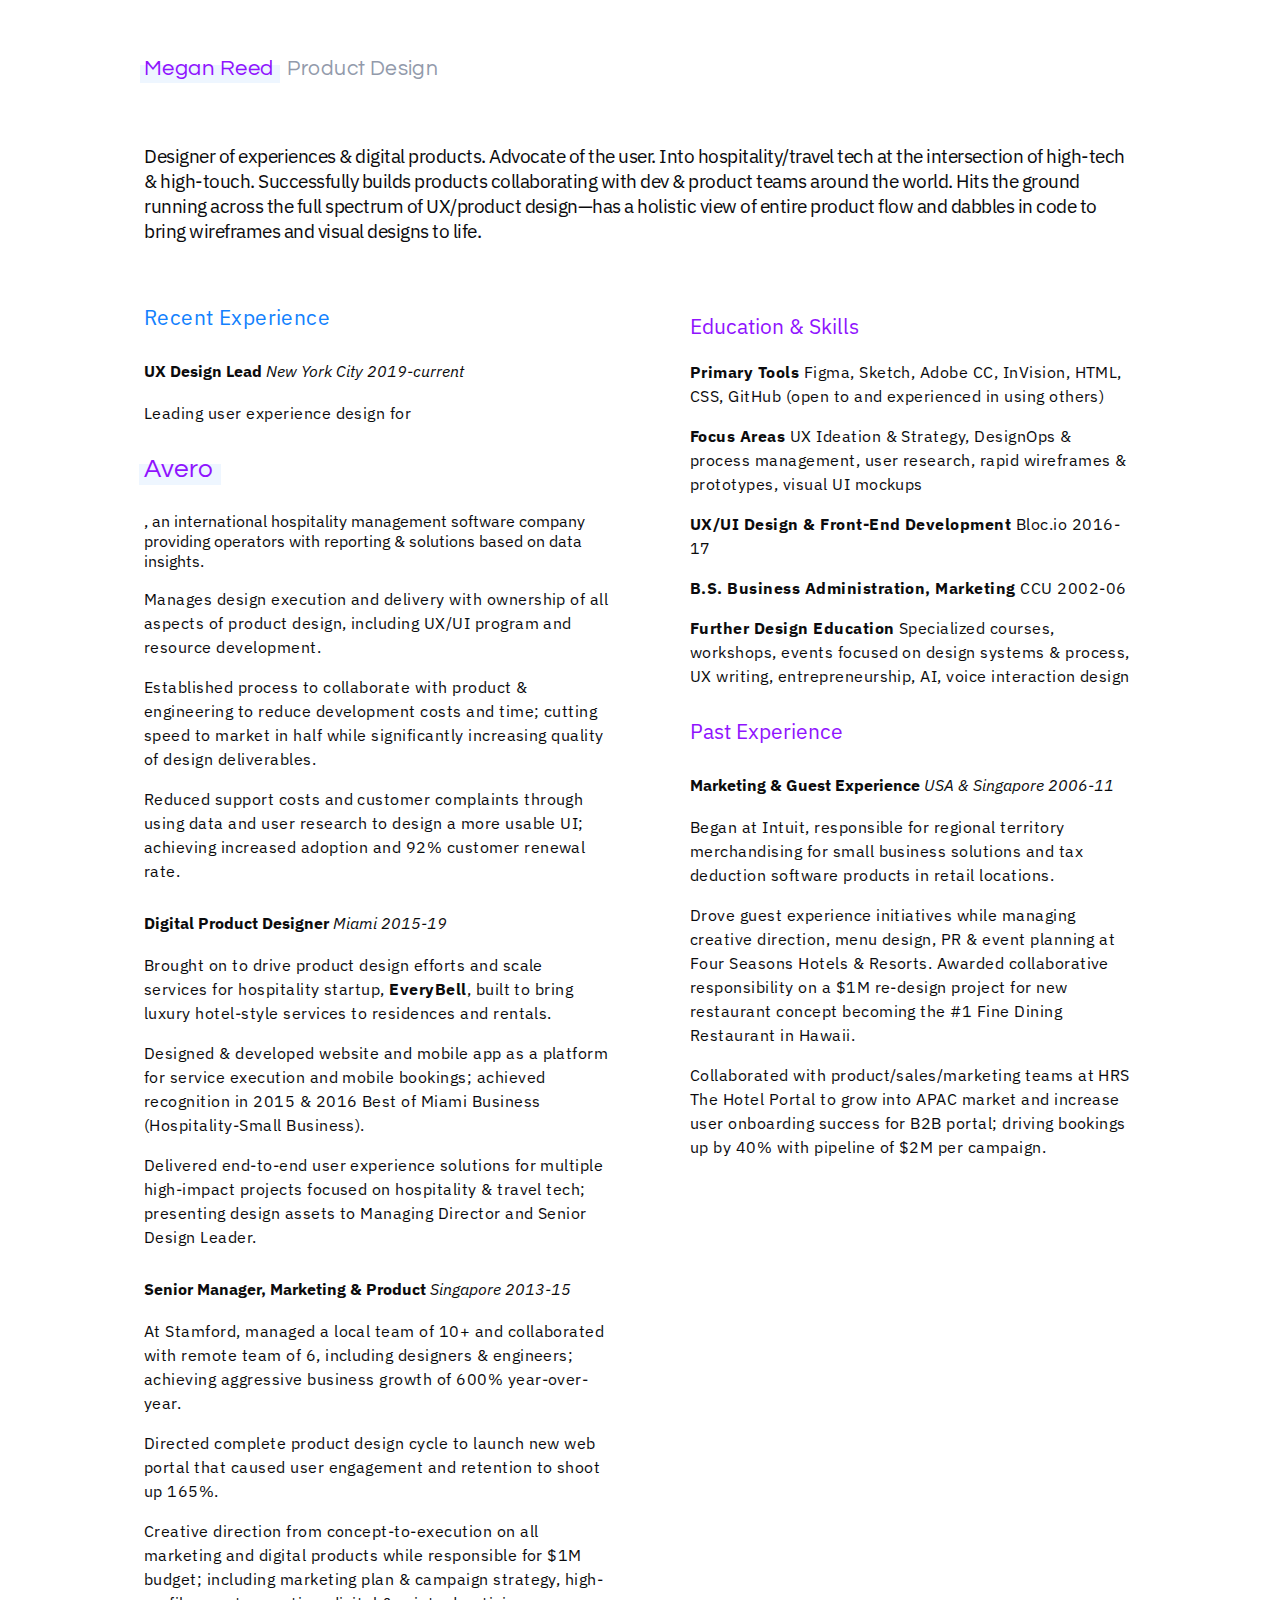
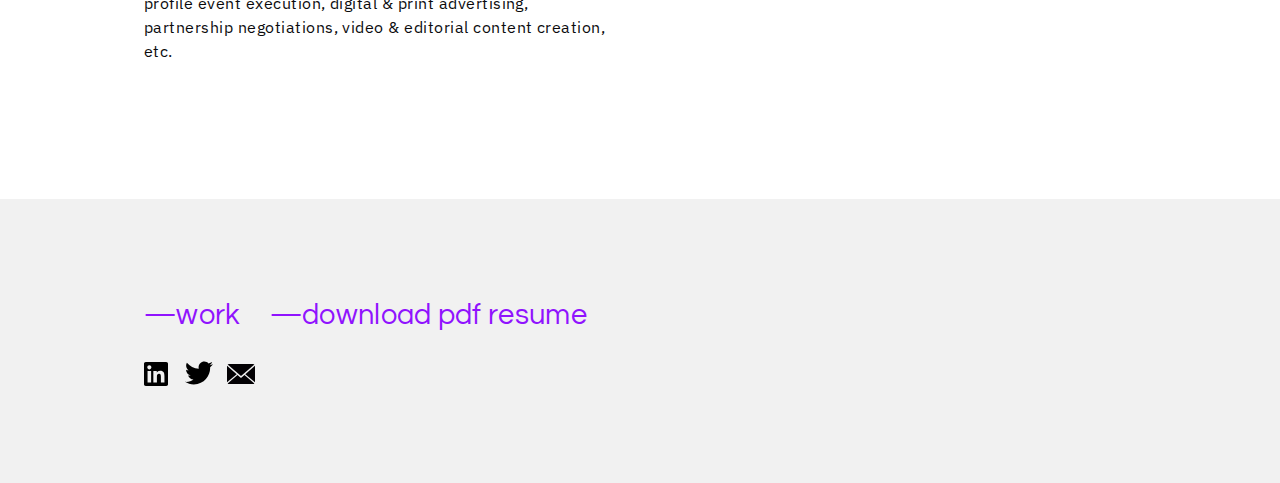
==== resume.html @ 7094928d "Added html Resume page with CSS" ====
<!DOCTYPE html>
<html>

<head>
<!-- Global site tag (gtag.js) - Google Analytics -->
    <script async src="https://www.googletagmanager.com/gtag/js?id=UA-104205555-1"></script>
    <script>
      window.dataLayer = window.dataLayer || [];
      function gtag(){dataLayer.push(arguments);}
      gtag('js', new Date());
      gtag('config', 'UA-104205555-1');
    </script>    
<!-- Styles -->
    <link rel="stylesheet" href="/styles/main.css">
    
<!-- Google Fonts -->
    <link href="https://fonts.googleapis.com/css?family=IBM+Plex+Sans:200,400,600|Questrial" rel="stylesheet">
    <meta name="viewport" content="width=device-width, initial-scale=1.0">
    <title>Megan Reed | UX & Product Design</title>
    <meta name="description" content="Megan Reed is a Product Designer | UX, UI, Digital">
    <meta name="author" content="Megan Reed">
    <meta charset="utf-8">
    <meta name="twitter:card" content="summary_large_image">
    <meta name="twitter:site" content="@ReedMegan">
    <meta name="twitter:creator" content="@ReedMegan">
    <meta name="twitter:title" content="Megan Reed - Product Designer">
    <meta name="twitter:description" content="Megan Reed">
    <meta property="og:site_name" content="Megan Reed - Product Designer">
    <meta property="og:title" content="Megan Reed - Product Designer">
    <meta property="og:type" content="website">
    <meta property="og:url" content="http://www.MeganReed.com">
    <meta property="og:description" content="Megan Reed is a Product Designer | UX, UI, Digital">
</head>

<body>
    <div id="resume" class="article">
        <div class="container">
            <div class="small">
                <div class="page-title">
                    <h3> <a class="highlight" href="/">Megan Reed</a></h3>
                    <h3 class="role">Product Design</h3>
                </div>
            </div>
        </div>
        
<!-- Resume Section -->        
        <div class="container">
            <div class="small">
                <div class="column">
                    <h4 class="summary">Designer of experiences & digital products. Advocate of the user. Into hospitality/travel tech at the intersection of  high-tech & high-touch. Successfully builds products collaborating with dev & product teams around the world. Hits the ground running across the full spectrum of UX/product design—has a holistic view of entire product flow and dabbles in code to bring wireframes and visual designs to life. </h4>
                    <div class="left">
                        <h3 class="resume-header">Recent Experience</h3>
                        <h4 class="experience"><b>UX Design Lead</b> <i>New York City 2019-current</i></h4>
                        <p>Leading user experience design for <h3><a href="http://averoinc.com" class="highlight">Avero</a></h3>, an international hospitality management software company providing operators with reporting & solutions based on data insights.</p>
                        <p>Manages design execution and delivery with ownership of all aspects of product design, including UX/UI program and resource development.</p>
                        <p>Established process to collaborate with product & engineering to reduce development costs and time; cutting speed to market in half while significantly increasing quality of design deliverables.</p>
                        <p>Reduced support costs and customer complaints through using data and user research to design a more usable UI; achieving increased adoption and 92% customer renewal rate. </p>
                        <h4 class="experience"><b>Digital Product Designer</b> <i>Miami 2015-19</i></h4>
                        <p>Brought on to drive product design efforts and scale services for hospitality startup, <b>EveryBell</b>, built to bring luxury hotel-style services to residences and rentals.</p>
                        <p>Designed & developed website and mobile app as a platform for service execution and mobile bookings; achieved recognition in 2015 & 2016 Best of Miami Business (Hospitality-Small Business).</p> 
                        <p>Delivered end-to-end user experience solutions for multiple high-impact projects focused on hospitality & travel tech; presenting design assets to Managing Director and Senior Design Leader.</p>
                        <h4 class="experience"><b>Senior Manager, Marketing & Product</b> <i>Singapore 2013-15</i></h4>
                        <p>At Stamford, managed a local team of 10+ and collaborated with remote team of 6, including designers & engineers; achieving aggressive business growth of 600% year-over-year. </p>
                        <p>Directed complete product design cycle to launch new web portal that caused user engagement and retention to shoot up 165%.</p>
                        <p>Creative direction from concept-to-execution on all marketing  and digital products while responsible for $1M budget; including marketing plan & campaign strategy, high-profile event execution, digital & print advertising, partnership negotiations, video & editorial content creation, etc.</p>
                    </div><div class="right">
                        <h4 class="education-header">Education & Skills</h4>
                        <p><b>Primary Tools  </b>Figma, Sketch, Adobe CC, InVision, HTML, CSS, GitHub (open to and experienced in using others)</p>
                        <p><b>Focus Areas  </b>UX Ideation & Strategy, DesignOps & process management, user research, rapid wireframes & prototypes, visual UI mockups</p>
                        <p><b>UX/UI Design & Front-End Development   </b>Bloc.io 2016-17</p>
                        <p><b>B.S. Business Administration, Marketing   </b>CCU 2002-06</p>
                        <p><b>Further Design Education  </b>Specialized courses, workshops, events focused on design systems & process, UX writing, entrepreneurship, AI, voice interaction design</p>
                    <h4 class="education-header">Past Experience</h4>
                        <h4 class="experience"><b>Marketing & Guest Experience</b> <i>USA & Singapore 2006-11</i></h4>
                        <p>Began at Intuit, responsible for regional territory merchandising for small business solutions and tax deduction software products in retail locations.</p>
                        <p>Drove guest experience initiatives while managing creative direction, menu design, PR & event planning at Four Seasons Hotels & Resorts. Awarded collaborative responsibility on a $1M re-design project for new restaurant concept becoming the #1 Fine Dining Restaurant in Hawaii.</p>
                        <p>Collaborated with product/sales/marketing teams at HRS The Hotel Portal to grow into APAC market and increase user onboarding success for B2B portal; driving bookings up by 40% with pipeline of $2M per campaign. </p>
                    </div>
                </div>
            </div>
        </div>  
        

<!-- Footer -->        
        <div class="footer alt">
            <div class="container">
                <div class="small">
                        <ul class="social">
                            <li class="footer-links"><h3><a href="/index.html#featured-work" class="highlight">—work</a></h3></li>
                            <li class="footer-links"><h3><a href="Megan-Reed-Resume.pdf" class="highlight">—download pdf resume</a></h3></li>
                        </ul>
                    <div class="social">
                        <ul>
                            <li class="linkedin">
                                <a href="http://www.linkedin.com/in/reedmegan"> </a>
                            </li>

                            <li class="twitter">
                                <a href="https://twitter.com/reedmegan"> </a>
                            </li>
                            <li class="email"><a href="mailto:reed.megan.n@gmail.com?subject=Contact%20Me%20%3C%3E%20Megan%20Reed&body=Would%20love%20to%20connect!%20Please%20get%20in%20touch%20with%20the%20best%20time%20and%20place...%0A%0A"> </a></li>
                        </ul>
                    </div>
                </div>
            </div>
        </div>
    </div>
</body>
</html>
---- styles/main.css ----
body{
    font-family:"IBM Plex Sans", sans-serif;
    padding:0;
    background:#FFF;
    color:#0B0B0D;
    margin:0;
    text-rendering:optimizeLegibility;
    -webkit-font-smoothing:antialiased;
    -moz-osx-font-smoothing:grayscale
}
h1{
    font-size:2em;
    line-height:1.2em;
    letter-spacing: 0.0em;
    padding:20px 0;
    font-family:"Questrial";
}
h2{
    font-size:1.8em;
    line-height:1.2em;
    font-family:"Questrial";
    font-weight: 200;
}
h3{
    font-size: 1.6em;
    letter-spacing: .02em;
    line-height: 1.3em;
    font-weight: 400;
}
h4{
    margin:30px 0 20px 0;
    font-size: 1.2em;
    font-weight: 400;
    color: #0B0B0D;
}
p{
    font-size:1em;
    line-height:1.75em;
    letter-spacing: .03em;
    color: #929AAB    
}

/* Regular Links 
a{
    -webkit-transition:all 0.2s;
    transition:all 0.2s;
    color:#000;
    text-decoration:none;
}
a:hover{
    color:#1B0E52;
} */


/* Link Properties Added */
a.highlight {
    color:#9013FE;
    text-decoration:none;
    position:relative;
    -webkit-transition:all .1s ease;
    transition:all .1s ease;
}
a.highlight:hover {
    font-weight: 800;
    opacity: 1;
}
a.highlight:before{
    content:'';
    position:absolute;
    bottom:-3px;
    left:-.2em;
    width:-webkit-calc(100% + .5em);
    width:calc(100% + .5em);
    z-index:-1;
    height:.8em;
    background:#EAF4FF;
    opacity: .8;
}
a.highlight:hover:before{
    left:-.5em;
    width:-webkit-calc(100% + .9em);
    width:calc(100% + .9em);
    height:.9em;
    bottom:-6px;
}

/* Added Work Link Properties */
a.box-link {
    display:block;
    text-decoration: none;
    transition-property: all;
    transition-duration: 0.5s;
    transition-timing-function: cubic-bezier(0.45, 0.25, 0.25, 1);
    border-radius: .25px;
    box-sizing: border-box;
    background-color: transparent;
    padding: 20px 30px 0px 0px;
    opacity: .7;
}
a.box-link:hover {
    background-image: url(/images/box-highlight.png);
    background-repeat: no-repeat;
    background-size: 75%;
    background-position: 0em 3.5em;
    -webkit-transform: translateX(1rem); 
    transform: translateX(1rem);
    opacity: 1;
    color: #0B0B0D;
}

a.box-link h2 {
    color: #9013FE;
}
/* End Add ^^ */

.quote{
    font-size:1.5em;
    font-weight:600;
    font-family:"IBM Plex Sans"
}
.quote p{
    line-height:1.6em;
    margin-top:10px
}
ul{
    list-style-type:none;
    margin:20px 0 64px 0;
    padding:0
}
.container{
    margin:auto 0;
    padding:20px;
    box-sizing:border-box;
/* if dark background: black; */
}
.container .large{
    max-width:1300px;
    box-sizing:border-box;
    margin:auto;
    margin-top: 50px;  /*Added*/  
    margin-bottom: 100px; /*Added*/  
}
.container .small{
    max-width:760px;
    box-sizing:border-box;
    margin:auto
}
.column{
    box-sizing:border-box
}
.column .full{
    width:100%
}
.column .left{
    vertical-align:top;
    width:50%;
    display:inline-block;
    padding-right:30px;
    box-sizing:border-box
}
.column .right{
    vertical-align:top;
    width:50%;
    display:inline-block;
    padding-left:30px;
    box-sizing:border-box
}
.page-title h3 {
    padding:0;
    margin:0;
    display:inline-block;
    font-size:1.4em;
    margin-right:10px;
    font-weight:400;
}
.page-title h3.role{
    font-weight:400;
    margin:0;
    font-family:"Questrial";
    font-size: 1.3em;
    color: #929AAB;
}
.meta{
    font-weight:800;
    font-size:0.9em;
    display:inline-block;
    margin-right:40px;
    font-family:"IBM Plex Sans";
    margin-top: 20px;
}
.meta::before{
    content:attr(title);
    text-transform:uppercase;
    font-size:0.6em;
    letter-spacing:0.2em;
    color:rgba(34,36,39,0.5);
    display:block;
    margin-bottom:8px
}

/* Homepage */
#homepage .label{
    color:#1381FE;
    font-size:0.75em;
    letter-spacing:0.2em;
    text-transform:uppercase;
    font-weight: 600;
}
#homepage .page-title{
    margin:80px 0 32px 0
}
#homepage .page-title h1 { 
    margin:0;
    padding:0;
    font-size:2.0em;
}
#homepage .page-title h2 {
    color: #929AAB;
    margin:0;
    padding:0;
    font-size:1.8em
}
#homepage .resume{
    padding-top: 30px;
    width: 80%;
}
#homepage .resume li{
    margin:0 0 20px 0
}
#homepage .resume .role{
    font-size:0.9em;
    font-family:"IBM Plex Sans";
    margin:6px 0;
}
#homepage .resume .date{
    font-size:0.9em;
    color: #818091;
}
#homepage .resume .company{
    font-size:0.9em;
    opacity:0.5; /* Added */
}
#homepage .resume .skill{
    font-size:0.9em;
}
#homepage .bottom-line .left, #homepage .bottom-line .right  {
    padding-right: 45px;
}
.city {
    height: 250px;
    width: 100%;
    background-image: url(/images/new-york-city-skyline.png);
    background-size: 100%;
    background-repeat: no-repeat;
    margin-bottom: 90px;
}
.world-map {
    background: url(/images/north-america.svg) no-repeat;
    -webkit-border-radius: 50%;
    border-radius: 0%;
    background-size: 100%;
    background-size: contain;
    width: 100%;
    height:480px;
    margin-top: 100px;
    margin-bottom: -100px;
}

/* #Mobile Page */

#mobile .upstay-gif {
    height: auto;
    width: 60%;
    padding-left: 50px;
    padding-right: 50px;
}
.article .notes img {
    height: 550px;
    width: 100%;
    margin-bottom: 80px;
}
.article .defining-mobile {
    background-image: url(/images/upstay-mobile-images/upstay-defining-mobile-intro.png);
    background-repeat: no-repeat;
    background-size: cover;
    height: 400px;
    width: 100%;
    margin-top: 200px;
    margin-bottom: 100px;
}
.article .introducing-upstay {
    margin-top: 50px;
}
.upstay-logo {
    position: relative;
    display: block;
    background-image: url(/images/upstay-mobile-images/upstay-brand-identity.png);
    background-repeat: no-repeat;
    background-size: 50%;
    height: 100px;
    width: 50%;
    margin-top: 50px;
    margin-bottom: -30px;
}
#mobile .wireframes {
    margin-top: 50px;
}
.component-library p {
    margin-bottom: 40px;
    margin-top: 40px; 
}
.component-library li{
    padding-bottom:15px;
}
.component-library ul{
    margin-bottom:0px;
    margin-top: 30px
}
.component-library ul li:first-of-type{
    font-family:"IBM Plex Sans"
}

/* #Digital Page */
#digital .stamford-site { 
    background-image: url(/images/mystamford-images/stamford-brand-9.JPG);
    background-size: cover;
    position: relative;
    width: 100%;
    height: 400px;
    background-attachment: fixed;
    background-position: center;
    background-repeat: no-repeat;
    margin:0px 0 80px 0;
    margin: 
}
#digital .label{
    text-transform:uppercase;
    font-size:0.75em;
    opacity:0.5;
    font-family:"Avenir-Heavy";
    letter-spacing:0.2em
}
#digital h2{
    margin:0 0 10px 0;
    padding-top:10px
}
#digital .clear-vision-container {
    padding:50px 0 50px 0;
}
#digital .product-message-container{
    padding:50px 0 50px 0;
    background-color:#C13333;
    max-width:1300px;
    margin:-100px auto 00px auto;
    color:#FFF;
} 
#digital .product-message-container p {
    color: #fff;
}
#digital .product-message-container a {
    color: #fff;!important;
    font-weight: bold;
    font-family: "IBM Plex Sans";
}
#digital .launch-container {
    padding:50px 0 50px 0;
}
#digital .stamford-macbook {
    margin-top: 30px;
}
#digital .stamford-ipad {
    width: 40%;
    margin-left: 500px;
    margin-top: -300px;
}
#digital .values-container{
    padding:50px 0 50px 0;
    background-color:#203065;
    max-width:1300px;
    margin: auto;
    color:#FFF
}
#digital .values-container p{
    z-index:1;
    position:relative
}
#digital .values-container h2{
    font-size:2.4em;
    z-index:1;
    position:relative
}
#digital .gfda-video{
    margin:50px 0;
    position:relative;
    padding-bottom:56.25%;
    padding-top:25px;
    height:0
}
#digital .gfda-video iframe{
    position:absolute;
    top:0;
    left:0;
    width:100%;
    height:100%
}
#digital .people-brand-container{
    margin:auto;
    padding:50px 0 50px 0;
}
#digital .clear-strategy {
    margin-bottom: 0px;
    margin-left: -150px;
    margin-top: 50px;
    width: 150%;
}
#digital .stamford-people{
    background-image: url(/images/mystamford-images/stamford-people.png);
    background-repeat: no-repeat;
    background-size: 100%;
    background-position: bottom;
    width: 100%;
    height: 400px;
    margin-bottom: -150px;
}
#digital .growth-campaign-container {
        padding:50px 0 50px 0;
    background-color:#203065;
    max-width:1300px;
    margin: auto;
    color:#FFF
}
#digital .growth-campaign-container a {
    color: #fff!important
}
#digital .measuring-impact-container {
    padding:50px 0 50px 0;
}
#digital .stamford-small-images  {
    margin-top: -400px;
}
#digital .label{
    text-transform:uppercase;
    font-size:0.75em;
    opacity:0.5;
    font-family:"IBM Plex Sans";
    letter-spacing:0.2em
}
#digital h2{
    margin:0 0 10px 0;
    padding-top:10px
}
#digital .gfda-video{
    margin:50px 0;
    position:relative;
    padding-bottom:56.25%;
    padding-top:0px;
    height:0
}
#digital .gfda-video iframe{
    position:absolute;
    top:0px;
    left:0;
    width:100%;
    height:100%
}


/* #Chatbot */
#chatbot .mockups {
    margin-top: 80px;
    margin-bottom: 50px;
}
.article .wine-grapes {
    background-image: url(/images/sommme-images/sommme-wine-grapes-intro.jpeg);
    position: relative;
    width: 100%;
    height: 400px;
    background-attachment: fixed;
    background-position: center;
    background-repeat: no-repeat;
    background-size: cover;
    margin-bottom: 100px;
}
.article .wine-guide {
    background-image: url(/images/sommme-images/sommme-wine-chart.png);
    position: relative;
    background-size: cover;
    width: 100%;
    height: 500px;
    background-attachment: fixed;
    background-position: center;
    background-repeat: no-repeat;
    background-size: 90%;
    margin-bottom: 50px;
    margin-top: 100px;
}
.wine-pairing {
    margin-top: -60px;
    margin-left: 350px;
}
#chatbot h2 {
    width: 80%;
}

/* Footer */
.footer{
    margin-top:60px;
}
.article .footer{
    margin-top:100px;
    background:#F1F1F1;
    padding-top:50px
}
.article .footer .footer-links{
    display: inline-block;
    font-weight: 400;
    padding-right: 25px;
}
.article .footer h3{
    font-size:1.0em
}
.article .footer a:hover{
    color:#0B0B0D
}
.article .footer h4{
    font-size:1.4em
}
.article .footer .label{
    opacity:1!important;
    color:#1B0E52;
    font-size:0.75em;
    letter-spacing:0.2em;
    text-transform:uppercase;
    font-family:"IBM Plex Sans"
}
#homepage .social ul{
    margin-top: 0px;
}
.social ul{
    margin-left:00px;
    margin-top: -50px;
}
.social li{
    display:inline-block
}
.social li:hover{
    opacity:1;
    cursor:pointer;
    cursor:hand
}
.twitter a:before, .linkedin a:before, .email a:before{
    background: transparent;
}
.twitter a{
    background-image:url(/images/twitter.svg);
    display:block;
    height:8px;
    width:8px;
    padding:10px;
    background-position:center;
    background-repeat:no-repeat;
}
.twitter a:hover{
    opacity:0.5
}
.email a{
    background-image:url(/images/email.svg);
    display:block;
    height:15px;
    width:8px;
    padding:10px;
    margin-top: -13px;
    background-position:center;
    background-repeat:no-repeat;
}
.email a:hover{
    opacity:0.5
}
.email{
    height:20px;
    padding:10px;
    vertical-align:top;
    font-family:"IBM Plex Sans"
}
.linkedin a{
    background-image:url(/images/linkedin.svg);
    display:block;
    height:10px;
    width:8px;
    padding:8px;
    margin-right: 13px;
    background-position:center;
    background-repeat:no-repeat
}
.linkedin a:hover{
    opacity:0.5
}

/* Resume Page */

#resume .container .small {
    max-width: 80%;
}

#resume .summary {
    margin-top: 20px;
    margin-bottom: 40px;
    letter-spacing: -.5px;
    font-weight: 400;
}

#resume .left {
    max-width: 650px;
}

#resume .right {
    max-width: 500px;
    padding-left: 50px;
}

#resume .resume-header{
    font-size: 1.3em;
    color: #1381FE;
}

#resume .experience{
    font-size: 1em;
    color: #0B0B0D;
}

#resume p {
    font-size: 16px;
    line-height: 24px;
    color: #0B0B0D;
}

#resume .education-header{
    font-size: 1.3em;
    color: #9013FE;
}


/* Other Pages */
.article .page-title{
    margin-top:32px
}
.article h1{
    margin:64px 0
}
.article h2{
    font-size:2.2em
}
.article p.caption{
    font-size:0.9em;
    color:#0B0B0D;
    font-weight: bold;
    margin-top: 30px;
}
.article .workflow-detail{
    margin-top:-60px
}
.article a{
    font-family:"Questrial"
}
.small img{
    width:100%;
    margin:0 auto;
    margin:20px 0 0 0
}
.large img{
    width:100%;
    margin:0 auto
}
video{
    margin:20px 0
}
.footer h3 a{
    font-size:1.8em
}
.footer h4 a{
    font-size:1.8em
}
/* Labels */
.coming-soon::after{
    content:"COMING SOON";
    text-transform:uppercase;
    font-size:0.4em;
    font-family:"IBM Plex Sans";
    letter-spacing:0.2em;
    margin-left:10px;
    vertical-align:middle;
    color: #0B0B0D;
    font-weight: bold;
}

.visit-site::after{
    content:"VISIT SITE";
    text-transform:uppercase;
    font-size:0.4em;
    font-family:"IBM Plex Sans";
    letter-spacing:0.2em;
    margin-left:10px;
    vertical-align:middle;
    
}

.case-study::after{
    content:"CASE STUDY";
    text-transform:uppercase;
    font-size:0.4em;
    font-family:"IBM Plex Sans";
    letter-spacing:0.2em;
    margin-left:10px;
    vertical-align:middle;
}

.reading::after{
    content:"READING";
    text-transform:uppercase;
    font-size:0.4em;
    font-family:"IBM Plex Sans";
    letter-spacing:0.2em;
    margin-left:10px;
    vertical-align:middle;
    color:rgba(34,36,39,0.5)
}
.mobile-header-fix{
    position:relative;
    top:-300px;
    z-index:-1;
    width:100%;
    height:460px
}
.mobile-header-fix img{
    width:100%
}
.n1-outline{
    max-width:1068px;
    margin:auto
}
.n1-first-paragraph{
    margin-top:-200px
}
.n2-front{
    margin:-160px 0 0 -60px;
    max-width:470px
}
.b1-first-paragraph{
    margin-top:100px
}
.b1-container{
    background-color:#EFEDE8;
    max-width:1300px;
    margin:100px auto
}
.b1-container .quote{
    margin-top:40px
}
.b1-container .container{
    padding:80px 20px 0 20px
}
.b1-close-up img{
    vertical-align:bottom
}
@media screen and (max-width:950px){
.city {
    height: 180px;
    background-size: contain;
    width: 150%;
}
.world-map {
    height:280px;
    width: 150%;
    margin-top: 30px;
    margin-bottom: 30px;
}
    #digital .stamford-people{
    width: 150%;
    height: 350px;
}
    #resume .left {
        width: 100%;
    }
    #resume .right {
        width: 100%;
        margin-left: 0px;
        padding-left: 0px
    }
}

@media screen and (max-width:600px){
    .mobile-header-fix{
        position:relative;
        top:-60px;
        z-index:-1;
        width:100%;
        height:300px
    }
    .mobile-header-fix img{
        width:100%
    }
    .n1-first-paragraph{
        margin-top:-50px
    }
    .n2-front{
        margin:0;
        max-width:100%
    }
    .b1-container .container{
        padding:20px 20px 0 20px
    }
    .b1-container .b1-first-paragraph{
        margin:0
    }
    .chat-bubble{
        display:block;
        width:auto;
        height:auto;
        background-repeat:no-repeat;
        position:relative;
        left:0;
        top:0
    }
    #homepage .page-title{
        margin:2px 0 32px 0
    }
    #homepage .footer{
        margin:0
    }
    .city{
        background-size:cover;
        height:150px;
        width: 100%;
        margin:0px 0px 80px 0
    }
    .world-map{
        background-size: cover;
        width: 100%;
        margin-top: 30px;
        margin-bottom: 0px;
    }
    .column .left{
        width:100%;
        padding-right:0
    }
    .column .right{
        width:100%;
        padding-left:0
    }
    .column .right .resume {
        padding-left: 0px;
        margin-top: 50px;
    }
    #homepage .page-title {
        margin-top: 60px;
    }
    .upstay-logo {
        width: 100%;
    }   
    
    .article .mockups-2  {
        margin-top: 0px;
    }
    .article .mockups-2 p {
        margin-top: 50px;
    }
    .article .notes img {
        display: none;
    }
    #digital .stamford-people{
        background-size: cover;
        background-position: bottom left;
        margin-top: -50px;
        width: 105%;
    }
    #digital .clear-strategy {
        width: 100%;
        margin-left: 0px;
    }
    
    #digital .stamford-ipad {
        display: none;
    }
    #digital .footer {
    }
    .article .wine-grapes {
        background-attachment: inherit;
    }
    .article .wine-guide {
        background-attachment: inherit;
        margin-top: -50px;
        margin-bottom: -100px;
    }
    #digital .stamford-site { 
        background-attachment: inherit;
        margin-top: -30px;
    }
    #digital h1 {
        width: 90%;
    }
    #resume .right {
        max-width: 500px;
        padding-left: 0px;
    }
}
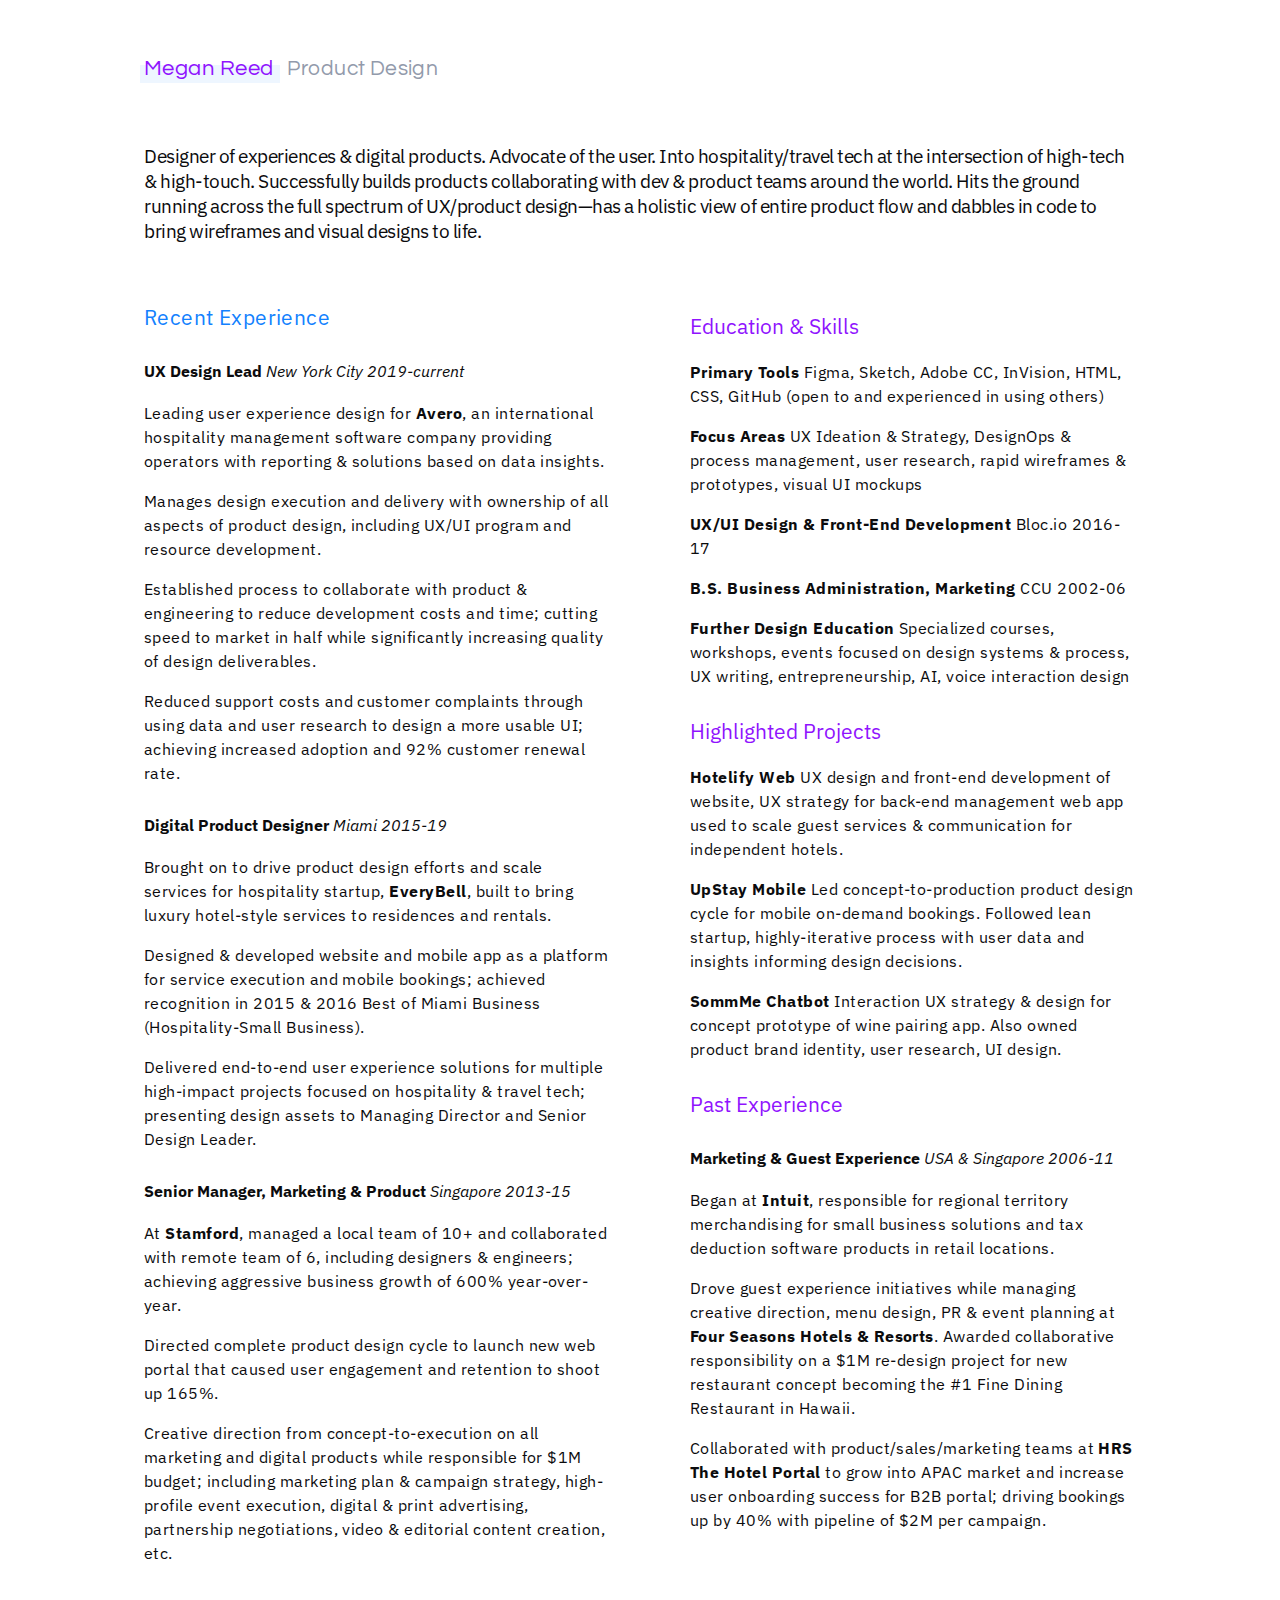
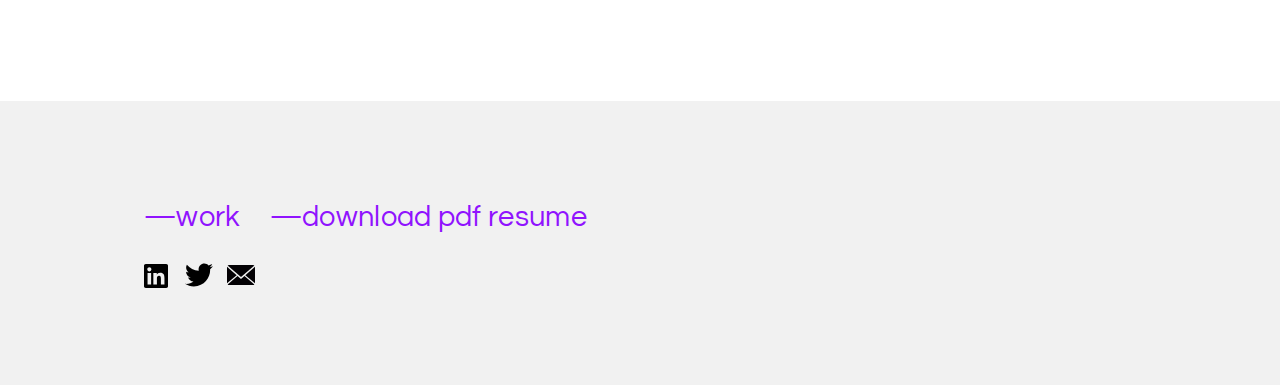
==== commit 809e0928: "Updated resume and connecting page links" ====
--- a/resume.html
+++ b/resume.html
@@ -51,30 +51,33 @@
                     <div class="left">
                         <h3 class="resume-header">Recent Experience</h3>
                         <h4 class="experience"><b>UX Design Lead</b> <i>New York City 2019-current</i></h4>
-                        <p>Leading user experience design for <h3><a href="http://averoinc.com" class="highlight">Avero</a></h3>, an international hospitality management software company providing operators with reporting & solutions based on data insights.</p>
+                        <p>Leading user experience design for<a href="http://averoinc.com" class="link"> Avero</a>, an international hospitality management software company providing operators with reporting & solutions based on data insights.</p>
                         <p>Manages design execution and delivery with ownership of all aspects of product design, including UX/UI program and resource development.</p>
                         <p>Established process to collaborate with product & engineering to reduce development costs and time; cutting speed to market in half while significantly increasing quality of design deliverables.</p>
                         <p>Reduced support costs and customer complaints through using data and user research to design a more usable UI; achieving increased adoption and 92% customer renewal rate. </p>
                         <h4 class="experience"><b>Digital Product Designer</b> <i>Miami 2015-19</i></h4>
-                        <p>Brought on to drive product design efforts and scale services for hospitality startup, <b>EveryBell</b>, built to bring luxury hotel-style services to residences and rentals.</p>
+                        <p>Brought on to drive product design efforts and scale services for hospitality startup, <a href="http://voyagemia.com/interview/meet-megan-reed-everybell-brickell/" class="link"> EveryBell</a>, built to bring luxury hotel-style services to residences and rentals.</p>
                         <p>Designed & developed website and mobile app as a platform for service execution and mobile bookings; achieved recognition in 2015 & 2016 Best of Miami Business (Hospitality-Small Business).</p> 
                         <p>Delivered end-to-end user experience solutions for multiple high-impact projects focused on hospitality & travel tech; presenting design assets to Managing Director and Senior Design Leader.</p>
                         <h4 class="experience"><b>Senior Manager, Marketing & Product</b> <i>Singapore 2013-15</i></h4>
-                        <p>At Stamford, managed a local team of 10+ and collaborated with remote team of 6, including designers & engineers; achieving aggressive business growth of 600% year-over-year. </p>
+                        <p>At <a href="https://mystamford.edu.sg" class="link"> Stamford</a>, managed a local team of 10+ and collaborated with remote team of 6, including designers & engineers; achieving aggressive business growth of 600% year-over-year. </p>
                         <p>Directed complete product design cycle to launch new web portal that caused user engagement and retention to shoot up 165%.</p>
                         <p>Creative direction from concept-to-execution on all marketing  and digital products while responsible for $1M budget; including marketing plan & campaign strategy, high-profile event execution, digital & print advertising, partnership negotiations, video & editorial content creation, etc.</p>
                     </div><div class="right">
                         <h4 class="education-header">Education & Skills</h4>
                         <p><b>Primary Tools  </b>Figma, Sketch, Adobe CC, InVision, HTML, CSS, GitHub (open to and experienced in using others)</p>
                         <p><b>Focus Areas  </b>UX Ideation & Strategy, DesignOps & process management, user research, rapid wireframes & prototypes, visual UI mockups</p>
-                        <p><b>UX/UI Design & Front-End Development   </b>Bloc.io 2016-17</p>
-                        <p><b>B.S. Business Administration, Marketing   </b>CCU 2002-06</p>
+                        <p><b>UX/UI Design & Front-End Development   </b><a href="https://www.bloc.io/" class="link-lite"> Bloc.io</a> 2016-17</p>
+                        <p><b>B.S. Business Administration, Marketing   </b><a href="https://www.ccu.edu/" class="link-lite">CCU</a> 2002-06</p>
                         <p><b>Further Design Education  </b>Specialized courses, workshops, events focused on design systems & process, UX writing, entrepreneurship, AI, voice interaction design</p>
+                    <h4 class="education-header">Highlighted Projects</h4>
+                            <p><a href="https://hotelify.co/" class="link">Hotelify Web</a> UX design and front-end development of website, UX strategy for back-end management web app used to scale guest services & communication for independent hotels.</p>
+                            <p><a href="/upstay-mobile.html" class="link">UpStay Mobile</a> Led concept-to-production product design cycle for mobile on-demand bookings. Followed lean startup, highly-iterative process with user data and insights informing design decisions. </p><p><a href="/sommme-chatbot.html" class="link">SommMe Chatbot</a> Interaction UX strategy & design for concept prototype of wine pairing app. Also owned product brand identity, user research, UI design.</p>
                     <h4 class="education-header">Past Experience</h4>
                         <h4 class="experience"><b>Marketing & Guest Experience</b> <i>USA & Singapore 2006-11</i></h4>
-                        <p>Began at Intuit, responsible for regional territory merchandising for small business solutions and tax deduction software products in retail locations.</p>
-                        <p>Drove guest experience initiatives while managing creative direction, menu design, PR & event planning at Four Seasons Hotels & Resorts. Awarded collaborative responsibility on a $1M re-design project for new restaurant concept becoming the #1 Fine Dining Restaurant in Hawaii.</p>
-                        <p>Collaborated with product/sales/marketing teams at HRS The Hotel Portal to grow into APAC market and increase user onboarding success for B2B portal; driving bookings up by 40% with pipeline of $2M per campaign. </p>
+                        <p>Began at <a href="https://www.intuit.com/" class="link">Intuit</a>, responsible for regional territory merchandising for small business solutions and tax deduction software products in retail locations.</p>
+                        <p>Drove guest experience initiatives while managing creative direction, menu design, PR & event planning at <a href="https://www.fourseasons.com/" class="link">Four Seasons Hotels & Resorts</a>. Awarded collaborative responsibility on a $1M re-design project for new restaurant concept becoming the #1 Fine Dining Restaurant in Hawaii.</p>
+                        <p>Collaborated with product/sales/marketing teams at <a href="https://www.intuit.com/" class="link">HRS The Hotel Portal</a> to grow into APAC market and increase user onboarding success for B2B portal; driving bookings up by 40% with pipeline of $2M per campaign. </p>
                     </div>
                 </div>
             </div>
--- a/styles/main.css
+++ b/styles/main.css
@@ -633,6 +633,21 @@
     line-height: 24px;
     color: #0B0B0D;
 }
+#resume .link {
+    color:#0B0B0D;
+    font-weight: bold;
+    font-family: "IBM Plex Sans", sans-serif;
+    text-decoration: none;
+}
+#resume .link-lite {
+    color:#0B0B0D;
+    font-family: "IBM Plex Sans", sans-serif;
+    text-decoration: none;
+}
+
+#resume .link:hover, #resume .link-lite:hover {
+    color: #469cfe;
+}
 
 #resume .education-header{
     font-size: 1.3em;
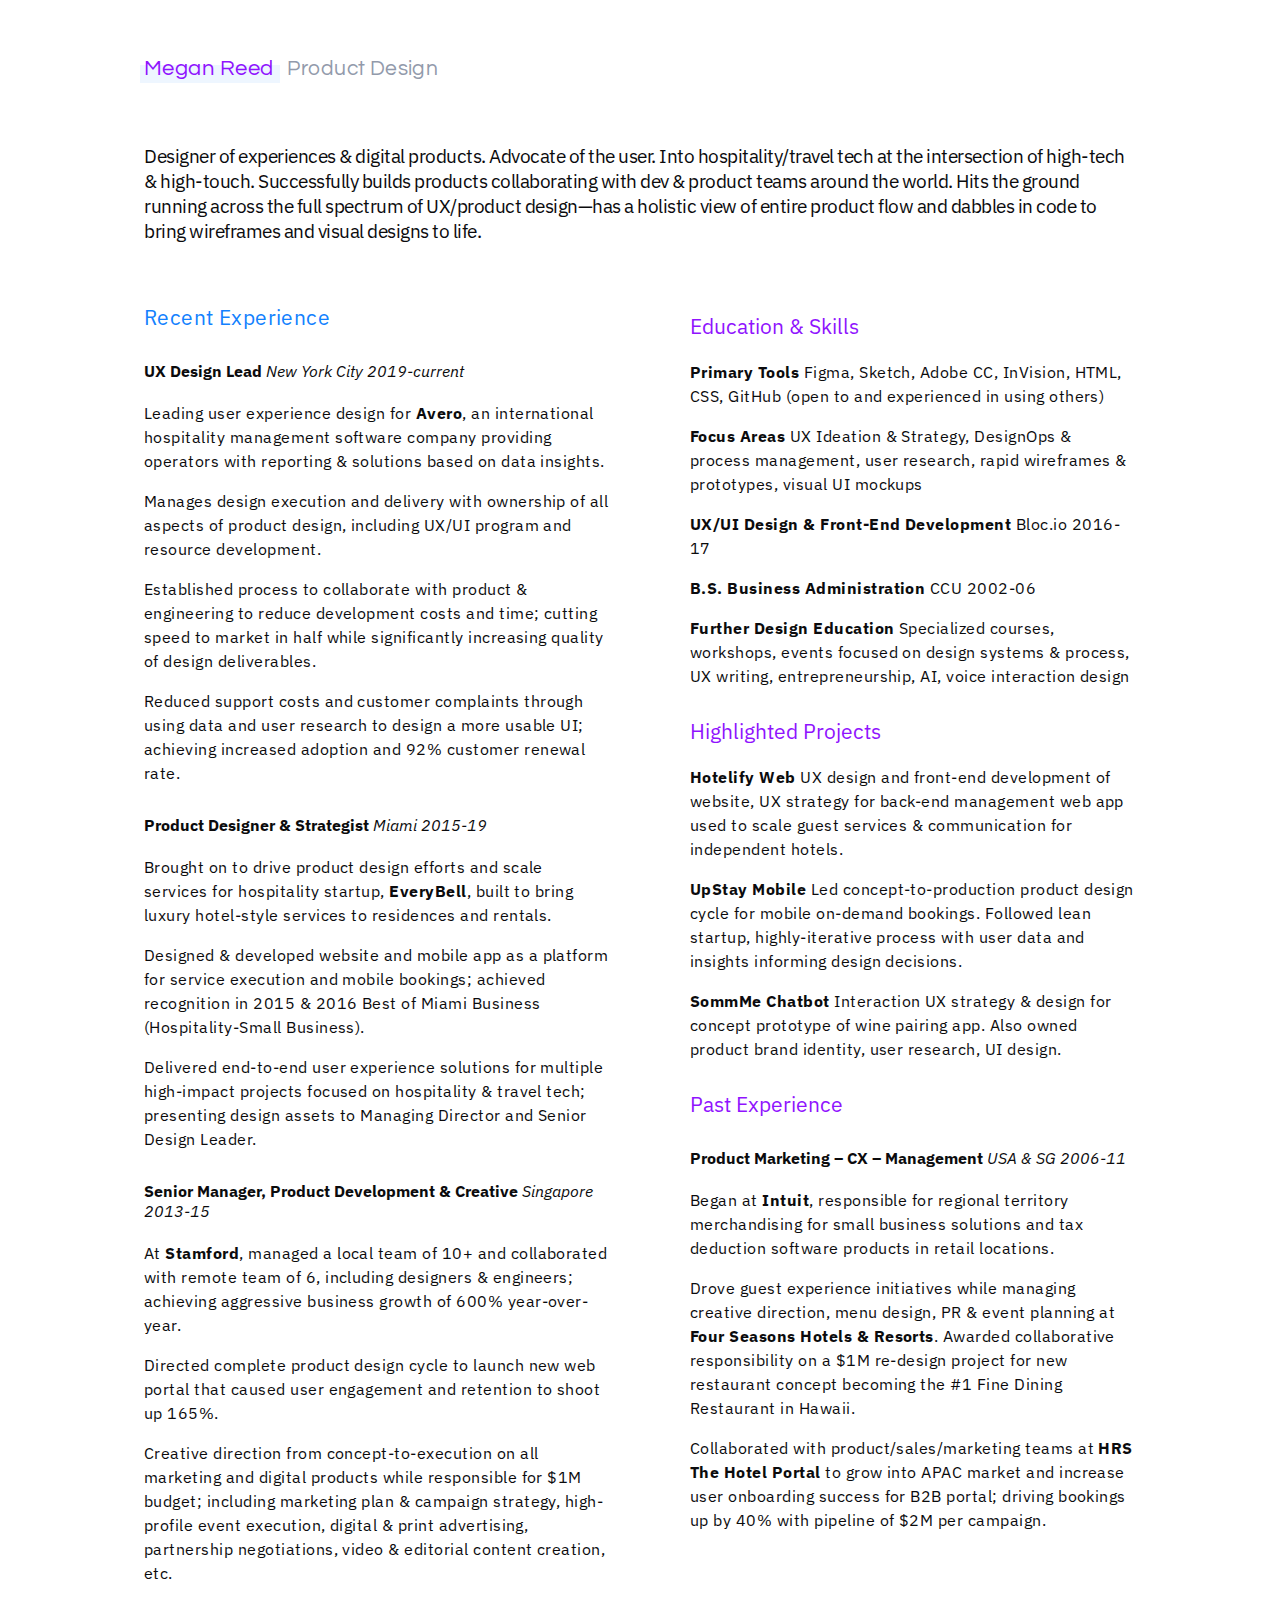
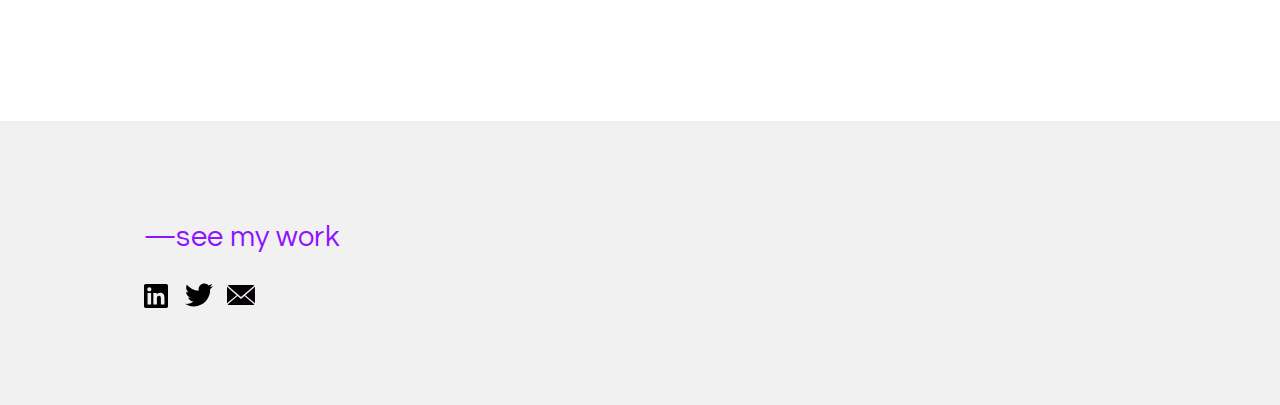
==== commit 706ee083: "Updated HRS Link on Resume.html" ====
--- a/resume.html
+++ b/resume.html
@@ -55,11 +55,11 @@
                         <p>Manages design execution and delivery with ownership of all aspects of product design, including UX/UI program and resource development.</p>
                         <p>Established process to collaborate with product & engineering to reduce development costs and time; cutting speed to market in half while significantly increasing quality of design deliverables.</p>
                         <p>Reduced support costs and customer complaints through using data and user research to design a more usable UI; achieving increased adoption and 92% customer renewal rate. </p>
-                        <h4 class="experience"><b>Digital Product Designer</b> <i>Miami 2015-19</i></h4>
+                        <h4 class="experience"><b>Product Designer & Strategist</b> <i>Miami 2015-19</i></h4>
                         <p>Brought on to drive product design efforts and scale services for hospitality startup, <a href="http://voyagemia.com/interview/meet-megan-reed-everybell-brickell/" class="link"> EveryBell</a>, built to bring luxury hotel-style services to residences and rentals.</p>
                         <p>Designed & developed website and mobile app as a platform for service execution and mobile bookings; achieved recognition in 2015 & 2016 Best of Miami Business (Hospitality-Small Business).</p> 
                         <p>Delivered end-to-end user experience solutions for multiple high-impact projects focused on hospitality & travel tech; presenting design assets to Managing Director and Senior Design Leader.</p>
-                        <h4 class="experience"><b>Senior Manager, Marketing & Product</b> <i>Singapore 2013-15</i></h4>
+                        <h4 class="experience"><b>Senior Manager, Product Development & Creative</b> <i>Singapore 2013-15</i></h4>
                         <p>At <a href="https://mystamford.edu.sg" class="link"> Stamford</a>, managed a local team of 10+ and collaborated with remote team of 6, including designers & engineers; achieving aggressive business growth of 600% year-over-year. </p>
                         <p>Directed complete product design cycle to launch new web portal that caused user engagement and retention to shoot up 165%.</p>
                         <p>Creative direction from concept-to-execution on all marketing  and digital products while responsible for $1M budget; including marketing plan & campaign strategy, high-profile event execution, digital & print advertising, partnership negotiations, video & editorial content creation, etc.</p>
@@ -68,16 +68,16 @@
                         <p><b>Primary Tools  </b>Figma, Sketch, Adobe CC, InVision, HTML, CSS, GitHub (open to and experienced in using others)</p>
                         <p><b>Focus Areas  </b>UX Ideation & Strategy, DesignOps & process management, user research, rapid wireframes & prototypes, visual UI mockups</p>
                         <p><b>UX/UI Design & Front-End Development   </b><a href="https://www.bloc.io/" class="link-lite"> Bloc.io</a> 2016-17</p>
-                        <p><b>B.S. Business Administration, Marketing   </b><a href="https://www.ccu.edu/" class="link-lite">CCU</a> 2002-06</p>
+                        <p><b>B.S. Business Administration   </b><a href="https://www.ccu.edu/" class="link-lite">CCU</a> 2002-06</p>
                         <p><b>Further Design Education  </b>Specialized courses, workshops, events focused on design systems & process, UX writing, entrepreneurship, AI, voice interaction design</p>
                     <h4 class="education-header">Highlighted Projects</h4>
                             <p><a href="https://hotelify.co/" class="link">Hotelify Web</a> UX design and front-end development of website, UX strategy for back-end management web app used to scale guest services & communication for independent hotels.</p>
                             <p><a href="/upstay-mobile.html" class="link">UpStay Mobile</a> Led concept-to-production product design cycle for mobile on-demand bookings. Followed lean startup, highly-iterative process with user data and insights informing design decisions. </p><p><a href="/sommme-chatbot.html" class="link">SommMe Chatbot</a> Interaction UX strategy & design for concept prototype of wine pairing app. Also owned product brand identity, user research, UI design.</p>
                     <h4 class="education-header">Past Experience</h4>
-                        <h4 class="experience"><b>Marketing & Guest Experience</b> <i>USA & Singapore 2006-11</i></h4>
+                        <h4 class="experience"><b>Product Marketing – CX – Management</b> <i>USA & SG 2006-11</i></h4>
                         <p>Began at <a href="https://www.intuit.com/" class="link">Intuit</a>, responsible for regional territory merchandising for small business solutions and tax deduction software products in retail locations.</p>
                         <p>Drove guest experience initiatives while managing creative direction, menu design, PR & event planning at <a href="https://www.fourseasons.com/" class="link">Four Seasons Hotels & Resorts</a>. Awarded collaborative responsibility on a $1M re-design project for new restaurant concept becoming the #1 Fine Dining Restaurant in Hawaii.</p>
-                        <p>Collaborated with product/sales/marketing teams at <a href="https://www.intuit.com/" class="link">HRS The Hotel Portal</a> to grow into APAC market and increase user onboarding success for B2B portal; driving bookings up by 40% with pipeline of $2M per campaign. </p>
+                        <p>Collaborated with product/sales/marketing teams at <a href="https://www.hrs.com/web3/" class="link">HRS The Hotel Portal</a> to grow into APAC market and increase user onboarding success for B2B portal; driving bookings up by 40% with pipeline of $2M per campaign. </p>
                     </div>
                 </div>
             </div>
@@ -89,8 +89,8 @@
             <div class="container">
                 <div class="small">
                         <ul class="social">
-                            <li class="footer-links"><h3><a href="/index.html#featured-work" class="highlight">—work</a></h3></li>
-                            <li class="footer-links"><h3><a href="Megan-Reed-Resume.pdf" class="highlight">—download pdf resume</a></h3></li>
+                            <li class="footer-links"><h3><a href="/index.html#featured-work" class="highlight">—see my work</a></h3></li>
+                            <li class="footer-links"><h3><!--Remove Download Option until updated <a href="Megan-Reed-Resume.pdf" class="highlight">—download pdf resume</a> --></h3></li>
                         </ul>
                     <div class="social">
                         <ul>
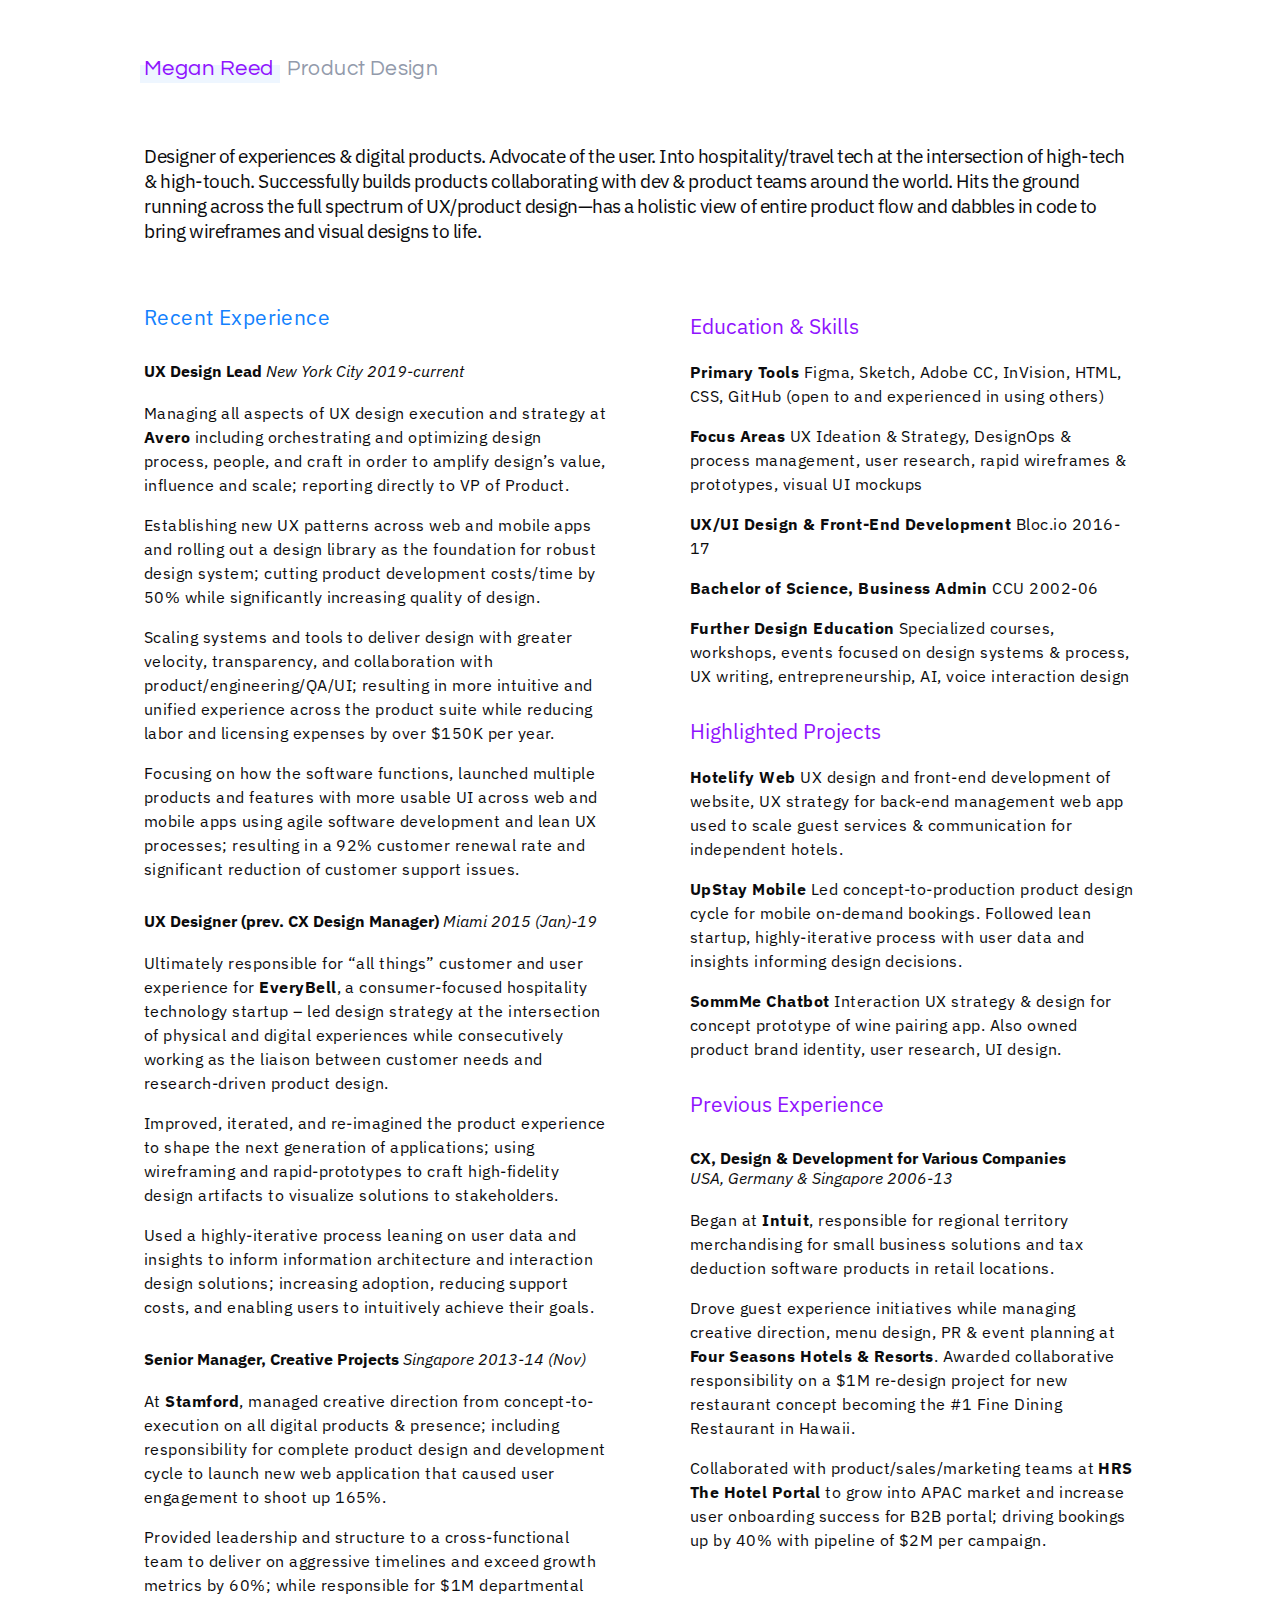
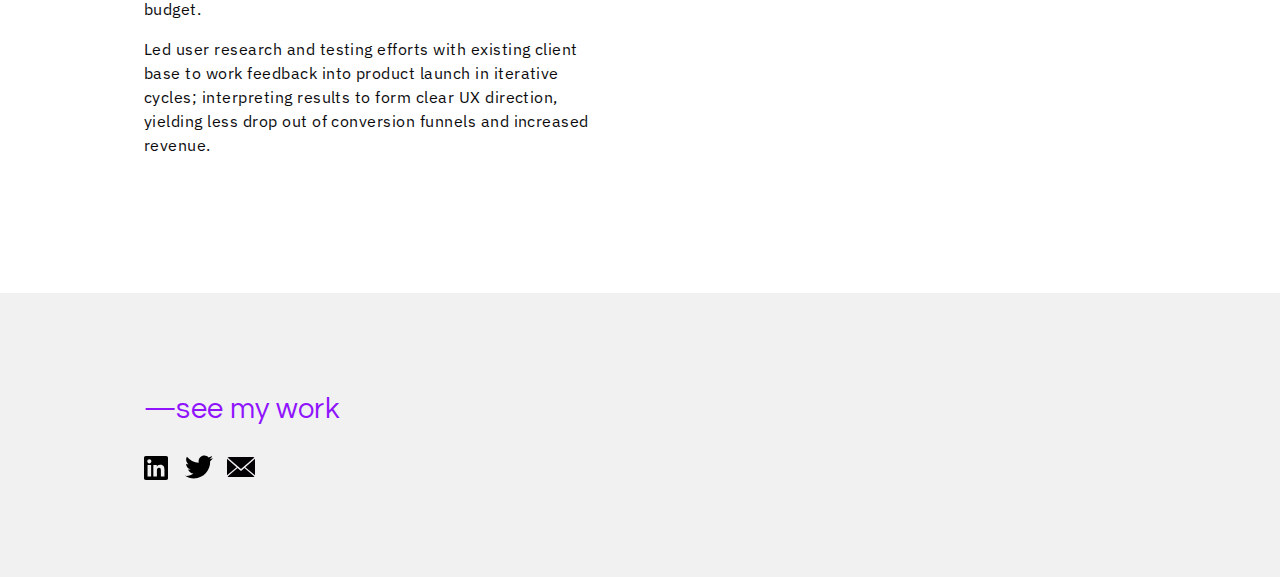
==== commit 402aeb9c: "Updated attached resume" ====
--- a/resume.html
+++ b/resume.html
@@ -51,30 +51,30 @@
                     <div class="left">
                         <h3 class="resume-header">Recent Experience</h3>
                         <h4 class="experience"><b>UX Design Lead</b> <i>New York City 2019-current</i></h4>
-                        <p>Leading user experience design for<a href="http://averoinc.com" class="link"> Avero</a>, an international hospitality management software company providing operators with reporting & solutions based on data insights.</p>
-                        <p>Manages design execution and delivery with ownership of all aspects of product design, including UX/UI program and resource development.</p>
-                        <p>Established process to collaborate with product & engineering to reduce development costs and time; cutting speed to market in half while significantly increasing quality of design deliverables.</p>
-                        <p>Reduced support costs and customer complaints through using data and user research to design a more usable UI; achieving increased adoption and 92% customer renewal rate. </p>
-                        <h4 class="experience"><b>Product Designer & Strategist</b> <i>Miami 2015-19</i></h4>
-                        <p>Brought on to drive product design efforts and scale services for hospitality startup, <a href="http://voyagemia.com/interview/meet-megan-reed-everybell-brickell/" class="link"> EveryBell</a>, built to bring luxury hotel-style services to residences and rentals.</p>
-                        <p>Designed & developed website and mobile app as a platform for service execution and mobile bookings; achieved recognition in 2015 & 2016 Best of Miami Business (Hospitality-Small Business).</p> 
-                        <p>Delivered end-to-end user experience solutions for multiple high-impact projects focused on hospitality & travel tech; presenting design assets to Managing Director and Senior Design Leader.</p>
-                        <h4 class="experience"><b>Senior Manager, Product Development & Creative</b> <i>Singapore 2013-15</i></h4>
-                        <p>At <a href="https://mystamford.edu.sg" class="link"> Stamford</a>, managed a local team of 10+ and collaborated with remote team of 6, including designers & engineers; achieving aggressive business growth of 600% year-over-year. </p>
-                        <p>Directed complete product design cycle to launch new web portal that caused user engagement and retention to shoot up 165%.</p>
-                        <p>Creative direction from concept-to-execution on all marketing  and digital products while responsible for $1M budget; including marketing plan & campaign strategy, high-profile event execution, digital & print advertising, partnership negotiations, video & editorial content creation, etc.</p>
+                        <p>Managing all aspects of UX design execution and strategy at <a href="http://averoinc.com" class="link"> Avero</a> including orchestrating and optimizing design process, people, and craft in order to amplify design’s value, influence and scale; reporting directly to VP of Product.</p>
+                        <p>Establishing new UX patterns across web and mobile apps and rolling out a design library as the foundation for robust design system; cutting product development costs/time by 50% while significantly increasing quality of design.</p>
+                        <p>Scaling systems and tools to deliver design with greater velocity, transparency, and collaboration with product/engineering/QA/UI; resulting in more intuitive and unified experience across the product suite while reducing labor and licensing expenses by over $150K per year.</p>
+                        <p>Focusing on how the software functions, launched multiple products and features with more usable UI across web and mobile apps using agile software development and lean UX processes; resulting in a 92% customer renewal rate and significant reduction of customer support issues. </p>
+                        <h4 class="experience"><b>UX Designer (prev. CX Design Manager)</b> <i>Miami 2015 (Jan)-19</i></h4>
+                        <p>Ultimately responsible for “all things” customer and user experience for <a href="https://everybell.co/" class="link"> EveryBell</a>, a consumer-focused hospitality technology startup – led design strategy at the intersection of physical and digital experiences while consecutively working as the liaison between customer needs and research-driven product design.</p>
+                        <p>Improved, iterated, and re-imagined the product experience to shape the next generation of applications; using wireframing and rapid-prototypes to craft high-fidelity design artifacts to visualize solutions to stakeholders.</p> 
+                        <p>Used a highly-iterative process leaning on user data and insights to inform information architecture and interaction design solutions; increasing adoption, reducing support costs, and enabling users to intuitively achieve their goals. </p>
+                        <h4 class="experience"><b>Senior Manager, Creative Projects</b> <i>Singapore 2013-14 (Nov)</i></h4>
+                        <p>At <a href="https://mystamford.edu.sg" class="link"> Stamford</a>, managed creative direction from concept-to-execution on all digital products & presence; including responsibility for complete product design and development cycle to launch new web application that caused user engagement to shoot up 165%.</p>
+                        <p>Provided leadership and structure to a cross-functional team to deliver on aggressive timelines and exceed growth metrics by 60%; while responsible for $1M departmental budget.</p>
+                        <p>Led user research and testing efforts with existing client base to work feedback into product launch in iterative cycles; interpreting results to form clear UX direction, yielding less drop out of conversion funnels and increased revenue.</p>
                     </div><div class="right">
                         <h4 class="education-header">Education & Skills</h4>
                         <p><b>Primary Tools  </b>Figma, Sketch, Adobe CC, InVision, HTML, CSS, GitHub (open to and experienced in using others)</p>
                         <p><b>Focus Areas  </b>UX Ideation & Strategy, DesignOps & process management, user research, rapid wireframes & prototypes, visual UI mockups</p>
                         <p><b>UX/UI Design & Front-End Development   </b><a href="https://www.bloc.io/" class="link-lite"> Bloc.io</a> 2016-17</p>
-                        <p><b>B.S. Business Administration   </b><a href="https://www.ccu.edu/" class="link-lite">CCU</a> 2002-06</p>
+                        <p><b>Bachelor of Science, Business Admin  </b><a href="https://www.ccu.edu/" class="link-lite">CCU</a> 2002-06</p>
                         <p><b>Further Design Education  </b>Specialized courses, workshops, events focused on design systems & process, UX writing, entrepreneurship, AI, voice interaction design</p>
                     <h4 class="education-header">Highlighted Projects</h4>
                             <p><a href="https://hotelify.co/" class="link">Hotelify Web</a> UX design and front-end development of website, UX strategy for back-end management web app used to scale guest services & communication for independent hotels.</p>
                             <p><a href="/upstay-mobile.html" class="link">UpStay Mobile</a> Led concept-to-production product design cycle for mobile on-demand bookings. Followed lean startup, highly-iterative process with user data and insights informing design decisions. </p><p><a href="/sommme-chatbot.html" class="link">SommMe Chatbot</a> Interaction UX strategy & design for concept prototype of wine pairing app. Also owned product brand identity, user research, UI design.</p>
-                    <h4 class="education-header">Past Experience</h4>
-                        <h4 class="experience"><b>Product Marketing – CX – Management</b> <i>USA & SG 2006-11</i></h4>
+                    <h4 class="education-header">Previous Experience</h4>
+                        <h4 class="experience"><b>CX, Design & Development for Various Companies</b> <i><br>USA, Germany & Singapore 2006-13</i></h4>
                         <p>Began at <a href="https://www.intuit.com/" class="link">Intuit</a>, responsible for regional territory merchandising for small business solutions and tax deduction software products in retail locations.</p>
                         <p>Drove guest experience initiatives while managing creative direction, menu design, PR & event planning at <a href="https://www.fourseasons.com/" class="link">Four Seasons Hotels & Resorts</a>. Awarded collaborative responsibility on a $1M re-design project for new restaurant concept becoming the #1 Fine Dining Restaurant in Hawaii.</p>
                         <p>Collaborated with product/sales/marketing teams at <a href="https://www.hrs.com/web3/" class="link">HRS The Hotel Portal</a> to grow into APAC market and increase user onboarding success for B2B portal; driving bookings up by 40% with pipeline of $2M per campaign. </p>
